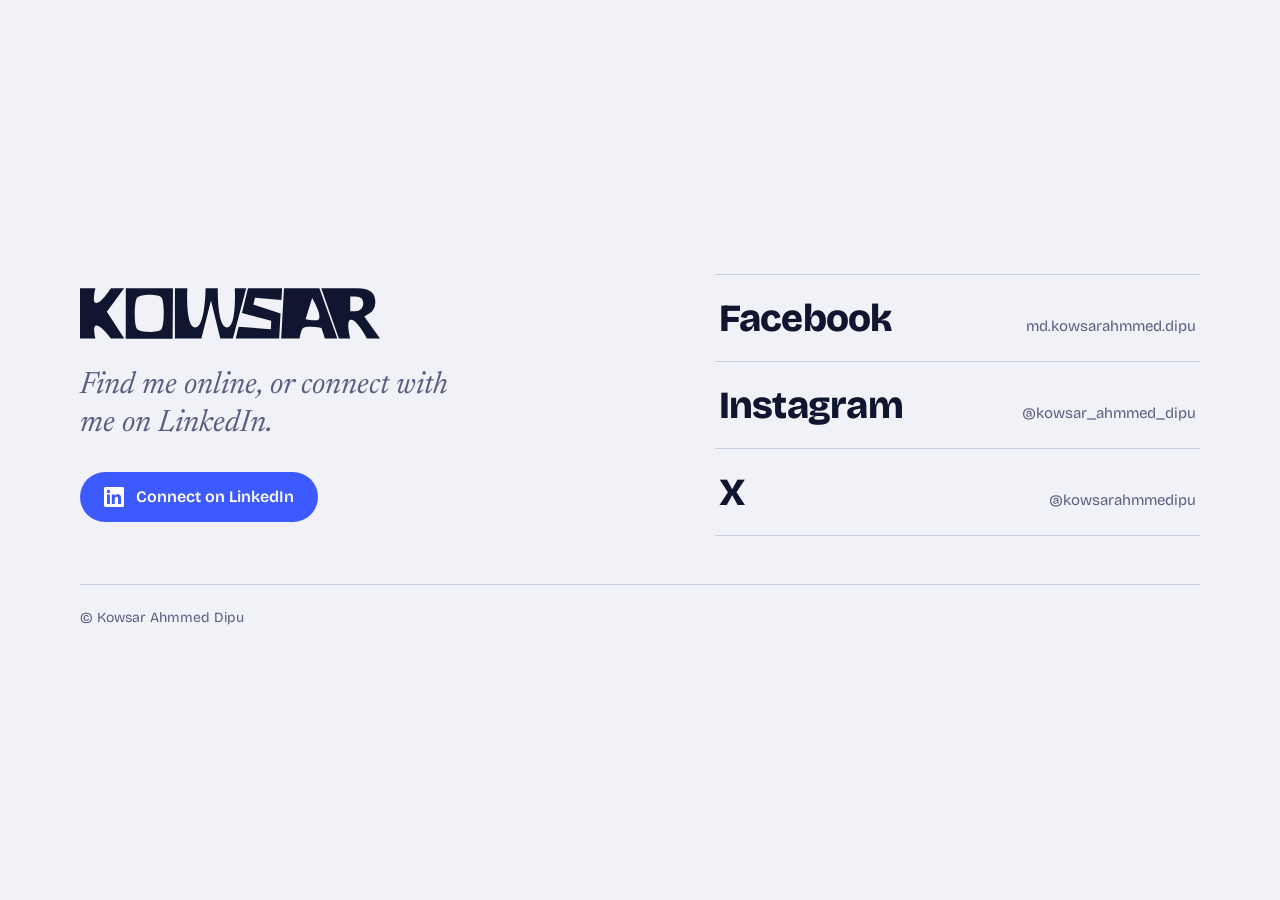
==== index.html @ ebbfa0fa "Rename kowsar.html to index.html" ====
<!DOCTYPE html>
<html lang="en">
<head>
<meta charset="UTF-8">
<meta name="viewport" content="width=device-width, initial-scale=1, viewport-fit=cover">
<title>Kowsar Ahmmed Dipu</title>
<meta name="description" content="Kowsar Ahmmed Dipu. Find me on LinkedIn, Facebook, Instagram and X.">
<meta property="og:title" content="Kowsar Ahmmed Dipu">
<meta property="og:description" content="Find me on LinkedIn, Facebook, Instagram and X.">
<link rel="preconnect" href="https://fonts.googleapis.com">
<link rel="preconnect" href="https://fonts.gstatic.com" crossorigin>
<link href="https://fonts.googleapis.com/css2?family=Bricolage+Grotesque:opsz,wght@12..96,400;12..96,600;12..96,800&family=Newsreader:ital,opsz,wght@1,6..72,400&display=swap" rel="stylesheet">
<style>
:root{
  --bg:#F1F2F7; --ink:#10162F; --muted:#586082; --line:#CBD0E3; --accent:#3D5AFE; --on-accent:#FFFFFF;
  box-sizing:border-box; padding-top:env(safe-area-inset-top,0px); padding-bottom:env(safe-area-inset-bottom,0px);
  color-scheme:light;
}
@media (prefers-color-scheme: dark){
  :root:not([data-theme="light"]){
    --bg:#0C1124; --ink:#EEF1FF; --muted:#98A2C7; --line:#252E52; --accent:#7C93FF; --on-accent:#0C1124;
    color-scheme:dark;
  }
}
:root[data-theme="dark"]{
  --bg:#0C1124; --ink:#EEF1FF; --muted:#98A2C7; --line:#252E52; --accent:#7C93FF; --on-accent:#0C1124;
  color-scheme:dark;
}
html{scroll-padding-top:env(safe-area-inset-top,0px)}
*,*::before,*::after{box-sizing:border-box}
body{
  margin:0; min-height:100vh; min-height:100dvh; background:var(--bg); color:var(--ink);
  font-family:'Bricolage Grotesque',system-ui,-apple-system,'Segoe UI',sans-serif;
  display:flex; justify-content:center; align-items:center; padding:clamp(24px,6vw,96px) clamp(16px,5vw,64px); -webkit-text-size-adjust:100%;
}
main{width:100%; max-width:680px; display:flex; flex-direction:column; gap:clamp(32px,6vw,64px)}
nav{min-width:0}
h1{margin:0; line-height:0}
.logo{display:block; width:100%; height:auto; fill:currentColor; color:var(--ink); animation:reveal 1s cubic-bezier(.77,0,.18,1) both}
@keyframes reveal{from{clip-path:inset(0 100% 0 0)}to{clip-path:inset(0 0 0 0)}}
.intro{display:flex; flex-direction:column; gap:22px; align-items:flex-start}
.intro p{margin:0; font-family:'Newsreader',Georgia,serif; font-style:italic; font-size:clamp(24px,4.5vw,32px); line-height:1.25; color:var(--muted); max-width:24ch}
.cta{
  display:inline-flex; align-items:center; gap:12px; padding:15px 24px; border-radius:999px;
  background:var(--accent); color:var(--on-accent); font-weight:600; font-size:16px; text-decoration:none;
  transition:transform .2s ease, box-shadow .2s ease;
}
.cta svg{width:20px; height:20px; fill:currentColor}
.cta:hover{transform:translateY(-2px); box-shadow:0 10px 24px -10px var(--accent)}
.cta:focus-visible,.row:focus-visible{outline:3px solid var(--accent); outline-offset:4px}
ul{list-style:none; margin:0; padding:0; border-top:1px solid var(--line)}
li{border-bottom:1px solid var(--line)}
.row{
  position:relative; isolation:isolate; overflow:hidden; display:flex; align-items:baseline; gap:16px;
  padding:22px 4px; text-decoration:none; color:var(--ink); transition:color .25s ease, padding .25s ease;
}
.row::before{
  content:""; position:absolute; inset:0; z-index:-1; background:var(--accent);
  transform:scaleX(0); transform-origin:left; transition:transform .35s cubic-bezier(.77,0,.18,1);
}
.row:focus-visible,.row:active{color:var(--on-accent); padding-inline:18px}
.row:focus-visible::before,.row:active::before{transform:scaleX(1)}
.row:focus-visible .handle,.row:active .handle{color:inherit}
@media (hover:hover){
  .row:hover{color:var(--on-accent); padding-inline:18px}
  .row:hover::before{transform:scaleX(1)}
  .row:hover .handle{color:inherit}
}
.name{font-weight:800; font-size:clamp(28px,6vw,42px); letter-spacing:-.02em; line-height:1.1}
.handle{margin-left:auto; font-size:15px; color:var(--muted); text-align:right; overflow:hidden; text-overflow:ellipsis; white-space:nowrap; min-width:0; transition:color .25s ease}
footer{color:var(--muted); font-size:14px}
@media (max-width:480px){.row{flex-direction:column; gap:4px; align-items:flex-start} .handle{margin-left:0; text-align:left}}
@media (max-width:360px){.cta{width:100%; justify-content:center; padding-inline:16px} .name{font-size:26px}}
@media (min-width:720px) and (max-width:959px){main{max-width:720px} .name{font-size:44px}}
@media (min-width:960px){
  main{max-width:1120px; display:grid; grid-template-columns:minmax(0,1.15fr) minmax(0,1fr); column-gap:clamp(48px,6vw,96px); row-gap:48px; align-items:center}
  .intro{grid-column:1; gap:28px}
  nav{grid-column:2}
  footer{grid-column:1 / -1; padding-top:24px; border-top:1px solid var(--line)}
  .intro p{font-size:clamp(28px,2.4vw,40px)}
  .name{font-size:clamp(34px,3vw,48px)}
}
@media (min-width:1600px){
  main{max-width:1440px}
  .cta{font-size:19px; padding:18px 30px}
  .handle{font-size:17px}
  footer{font-size:16px}
}
@media (min-width:2200px){main{max-width:1840px} html{font-size:125%}}
@media (max-height:520px) and (orientation:landscape){body{align-items:flex-start} main{gap:24px}}
@media (prefers-reduced-motion:reduce){.logo{animation:none} .row,.row::before,.cta,.handle{transition:none}}
</style>
</head>
<body>
<main>
  <header class="intro">
    <h1><svg class="logo" role="img" aria-label="KOWSAR" xmlns="http://www.w3.org/2000/svg" viewBox="0 0 779.68 131.62"><path d="M125.15,465.76H90.74s-28.55-39.22-40.46-33.63c-7.61,3.57,0,33.63,0,33.63H10.16V334.19H50.28s-8.86,34.76,0,38.56c12.85,5.5,40.46-38.56,40.46-38.56h34.41l-45.23,62Z" transform="translate(-10.16 -334.19)"/><path d="M128.91,465.81l.35-131.58H251.72l-.83,131.58Zm92.94-24.63c7.85-9.66,8-72,.36-81.94s-55.71-9.8-63.72.42-8,71.16,0,81.1S214,450.84,221.85,441.18Z" transform="translate(-10.16 -334.19)"/><path d="M442.35,334.19,407.58,465.76H374.73l-24.14-99.18-24.95,99.18H256.81l0-131.57h32.39S283.34,436,309.49,436.86c26.54.83,27.07-102.67,27.07-102.67h31.75s-2.28,103,24,102.49c26.1-.48,20.09-102.49,20.09-102.49Z" transform="translate(-10.16 -334.19)"/><path d="M414.89,465.76l7.54-30.55,83.74,5.92,1-21.56-76.05-20.69,15.7-64.69h88.65l-1.75,31.47L465,359.26l-4.27,17.94,70.69,23.05-3.62,65.51Z" transform="translate(-10.16 -334.19)"/><path d="M533,465.76l7.36-131.57h91.82L679,465.76h-32.3l-8.9-27.43s-38-7-47.71,0c-5.88,4.22-9.26,27.43-9.26,27.43Zm63.49-50.55s29.32,6.93,34.41,0c8.58-11.7-17.43-55.33-17.43-55.33Z" transform="translate(-10.16 -334.19)"/><path d="M789.84,465.76H756.35s-28.44-54.76-43.77-48.9c-11.42,4.36,0,48.9,0,48.9H683L637,334.19h92.89q23.94,0,35.92,9.31t12,27.94a34.76,34.76,0,0,1-7.71,22.62c-5.14,6.33-21.1,14-21.1,14ZM712.58,356.39v38.08h12.85q9.63,0,15.41-5.78a19.4,19.4,0,0,0,5.78-14.31q0-9-5.13-13.49T726,356.39Z" transform="translate(-10.16 -334.19)"/></svg></h1>
    <p>Find me online, or connect with me on LinkedIn.</p>
    <a class="cta" href="https://www.linkedin.com/in/kowsar-ahmmed-dipu/" target="_blank" rel="noopener">
      <svg viewBox="0 0 24 24" aria-hidden="true"><path d="M20.45 20.45h-3.56v-5.57c0-1.33-.03-3.04-1.85-3.04-1.86 0-2.14 1.45-2.14 2.94v5.67H9.35V9h3.41v1.56h.05c.48-.9 1.64-1.85 3.37-1.85 3.6 0 4.27 2.37 4.27 5.45v6.29zM5.34 7.43a2.06 2.06 0 1 1 0-4.12 2.06 2.06 0 0 1 0 4.12zM7.12 20.45H3.56V9h3.56v11.45zM22.22 0H1.77C.79 0 0 .77 0 1.73v20.54C0 23.23.79 24 1.77 24h20.45c.98 0 1.78-.77 1.78-1.73V1.73C24 .77 23.2 0 22.22 0z"/></svg>
      Connect on LinkedIn
    </a>
  </header>

  <nav aria-label="Social profiles">
    <ul>
      <li><a class="row" href="https://www.facebook.com/md.kowsarahmmed.dipu" target="_blank" rel="noopener"><span class="name">Facebook</span><span class="handle">md.kowsarahmmed.dipu</span></a></li>
      <li><a class="row" href="https://www.instagram.com/kowsar_ahmmed_dipu/" target="_blank" rel="noopener"><span class="name">Instagram</span><span class="handle">@kowsar_ahmmed_dipu</span></a></li>
      <li><a class="row" href="https://x.com/kowsarahmmedipu" target="_blank" rel="noopener"><span class="name">X</span><span class="handle">@kowsarahmmedipu</span></a></li>
    </ul>
  </nav>

  <footer>&copy; Kowsar Ahmmed Dipu</footer>
</main>
</body>
</html>
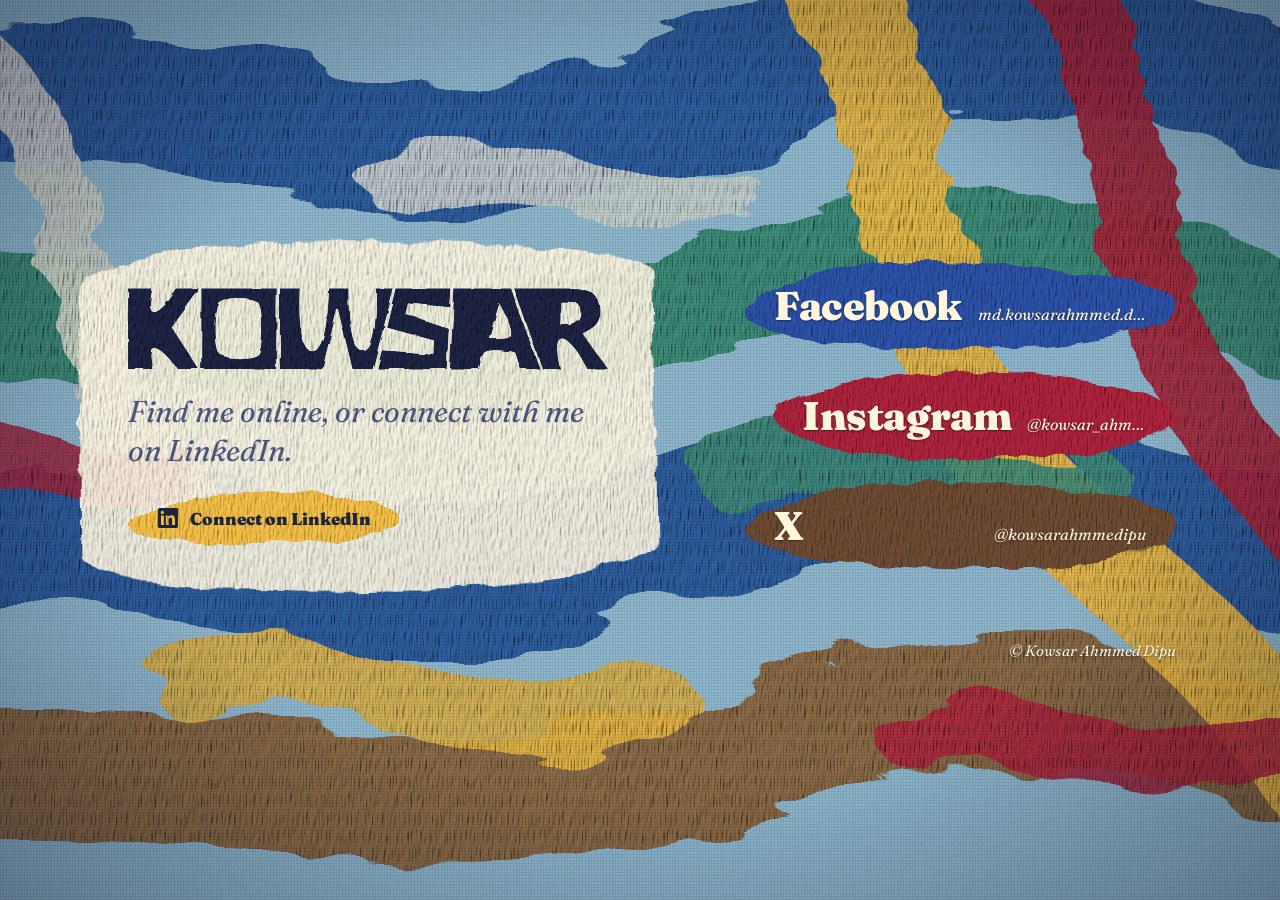
==== commit 2294951a: "Update index.html" ====
--- a/index.html
+++ b/index.html
@@ -9,89 +9,138 @@
 <meta property="og:description" content="Find me on LinkedIn, Facebook, Instagram and X.">
 <link rel="preconnect" href="https://fonts.googleapis.com">
 <link rel="preconnect" href="https://fonts.gstatic.com" crossorigin>
-<link href="https://fonts.googleapis.com/css2?family=Bricolage+Grotesque:opsz,wght@12..96,400;12..96,600;12..96,800&family=Newsreader:ital,opsz,wght@1,6..72,400&display=swap" rel="stylesheet">
+<link href="https://fonts.googleapis.com/css2?family=Fraunces:ital,opsz,wght@0,9..144,600;0,9..144,900;1,9..144,400&display=swap" rel="stylesheet">
 <style>
 :root{
-  --bg:#F1F2F7; --ink:#10162F; --muted:#586082; --line:#CBD0E3; --accent:#3D5AFE; --on-accent:#FFFFFF;
+  --base:#8FB8CF; --p1:#2F5D9E; --p2:#EDBB45; --p3:#B0243B; --p4:#3E8A78; --p5:#F6F0DE; --p6:#8A6A47;
+  --panel:#F6F0DE; --ink:#1B2340; --muted:#4A5478; --accent:#EDBB45; --on-accent:#1B2340; --weave:.10;
   box-sizing:border-box; padding-top:env(safe-area-inset-top,0px); padding-bottom:env(safe-area-inset-bottom,0px);
   color-scheme:light;
 }
 @media (prefers-color-scheme: dark){
   :root:not([data-theme="light"]){
-    --bg:#0C1124; --ink:#EEF1FF; --muted:#98A2C7; --line:#252E52; --accent:#7C93FF; --on-accent:#0C1124;
-    color-scheme:dark;
+    --base:#0E1A38; --p1:#2B4FA8; --p2:#D9A93B; --p3:#8E1F36; --p4:#1F6B63; --p5:#B8C6EC; --p6:#4A3526;
+    --panel:#101C3E; --ink:#F6F0DC; --muted:#B4BEDF; --accent:#D9A93B; --on-accent:#1B1630; --weave:.18; color-scheme:dark;
   }
 }
 :root[data-theme="dark"]{
-  --bg:#0C1124; --ink:#EEF1FF; --muted:#98A2C7; --line:#252E52; --accent:#7C93FF; --on-accent:#0C1124;
-  color-scheme:dark;
+  --base:#0E1A38; --p1:#2B4FA8; --p2:#D9A93B; --p3:#8E1F36; --p4:#1F6B63; --p5:#B8C6EC; --p6:#4A3526;
+  --panel:#101C3E; --ink:#F6F0DC; --muted:#B4BEDF; --accent:#D9A93B; --on-accent:#1B1630; --weave:.18; color-scheme:dark;
 }
 html{scroll-padding-top:env(safe-area-inset-top,0px)}
 *,*::before,*::after{box-sizing:border-box}
 body{
-  margin:0; min-height:100vh; min-height:100dvh; background:var(--bg); color:var(--ink);
-  font-family:'Bricolage Grotesque',system-ui,-apple-system,'Segoe UI',sans-serif;
-  display:flex; justify-content:center; align-items:center; padding:clamp(24px,6vw,96px) clamp(16px,5vw,64px); -webkit-text-size-adjust:100%;
+  margin:0; min-height:100vh; min-height:100dvh; background:var(--base); color:var(--ink);
+  font-family:'Fraunces',Georgia,'Times New Roman',serif; -webkit-text-size-adjust:100%;
+  display:flex; justify-content:center; align-items:center; padding:clamp(24px,6vw,80px) clamp(16px,5vw,64px);
 }
-main{width:100%; max-width:680px; display:flex; flex-direction:column; gap:clamp(32px,6vw,64px)}
-nav{min-width:0}
-h1{margin:0; line-height:0}
-.logo{display:block; width:100%; height:auto; fill:currentColor; color:var(--ink); animation:reveal 1s cubic-bezier(.77,0,.18,1) both}
-@keyframes reveal{from{clip-path:inset(0 100% 0 0)}to{clip-path:inset(0 0 0 0)}}
-.intro{display:flex; flex-direction:column; gap:22px; align-items:flex-start}
-.intro p{margin:0; font-family:'Newsreader',Georgia,serif; font-style:italic; font-size:clamp(24px,4.5vw,32px); line-height:1.25; color:var(--muted); max-width:24ch}
+.filters{position:absolute; width:0; height:0}
+/* the painting */
+.canvas{position:fixed; inset:0; width:100%; height:100%; z-index:-3}
+.canvas path{fill:none; stroke-linecap:round; stroke-linejoin:round}
+.weave,.vignette{position:fixed; inset:0; pointer-events:none}
+.weave{z-index:-2; mix-blend-mode:multiply; opacity:var(--weave);
+  background:repeating-linear-gradient(0deg,#000 0 1px,transparent 1px 3px),repeating-linear-gradient(90deg,#000 0 1px,transparent 1px 3px)}
+.vignette{z-index:-1; background:radial-gradient(ellipse at center,transparent 55%,rgba(10,12,30,.35) 100%)}
+
+main{width:100%; max-width:720px; display:flex; flex-direction:column; gap:clamp(28px,5vw,48px); position:relative}
+.intro{position:relative; isolation:isolate; display:flex; flex-direction:column; gap:22px; align-items:flex-start; padding:clamp(28px,5vw,48px) clamp(24px,5vw,48px)}
+.intro::before{content:""; position:absolute; inset:0; z-index:-1; background:var(--panel); opacity:.93;
+  border-radius:46% 54% 51% 49% / 12% 10% 14% 11%; filter:url(#daub); transform:rotate(-.6deg)}
+h1{margin:0; line-height:0; width:100%}
+.logo{display:block; width:100%; height:auto; fill:var(--ink); filter:url(#thick); animation:stroke 1.4s cubic-bezier(.6,0,.2,1) both}
+@keyframes stroke{from{clip-path:inset(0 100% 0 0)}to{clip-path:inset(0 0 0 0)}}
+.intro p{margin:0; font-style:italic; font-weight:400; font-size:clamp(22px,4vw,30px); line-height:1.3; color:var(--muted); max-width:24ch}
 .cta{
-  display:inline-flex; align-items:center; gap:12px; padding:15px 24px; border-radius:999px;
-  background:var(--accent); color:var(--on-accent); font-weight:600; font-size:16px; text-decoration:none;
-  transition:transform .2s ease, box-shadow .2s ease;
+  position:relative; isolation:isolate; display:inline-flex; align-items:center; gap:12px; padding:16px 30px;
+  color:var(--on-accent); font-weight:900; font-size:17px; text-decoration:none; transition:transform .25s ease;
 }
+.cta::before{content:""; position:absolute; inset:0; z-index:-1; background:var(--accent); border-radius:58% 42% 55% 45% / 62% 55% 45% 38%; filter:url(#daub); transition:transform .3s ease}
 .cta svg{width:20px; height:20px; fill:currentColor}
-.cta:hover{transform:translateY(-2px); box-shadow:0 10px 24px -10px var(--accent)}
-.cta:focus-visible,.row:focus-visible{outline:3px solid var(--accent); outline-offset:4px}
-ul{list-style:none; margin:0; padding:0; border-top:1px solid var(--line)}
-li{border-bottom:1px solid var(--line)}
+.cta:hover{transform:rotate(-2deg) translateY(-2px)}
+.cta:hover::before{transform:scale(1.06,1.12)}
+.cta:focus-visible,.row:focus-visible{outline:3px solid var(--p5); outline-offset:6px}
+ul{list-style:none; margin:0; padding:0 clamp(8px,3vw,24px); display:flex; flex-direction:column; gap:clamp(14px,2.5vw,22px)}
 .row{
-  position:relative; isolation:isolate; overflow:hidden; display:flex; align-items:baseline; gap:16px;
-  padding:22px 4px; text-decoration:none; color:var(--ink); transition:color .25s ease, padding .25s ease;
+  position:relative; isolation:isolate; display:flex; align-items:baseline; gap:16px; padding:22px 30px;
+  text-decoration:none; color:#FFF6DC; text-shadow:0 1px 2px rgba(0,0,0,.45); transition:transform .3s ease;
 }
 .row::before{
-  content:""; position:absolute; inset:0; z-index:-1; background:var(--accent);
-  transform:scaleX(0); transform-origin:left; transition:transform .35s cubic-bezier(.77,0,.18,1);
+  content:""; position:absolute; inset:0; z-index:-1; background:var(--daub); filter:url(#daub);
+  border-radius:var(--r); transition:transform .35s cubic-bezier(.6,0,.2,1);
 }
-.row:focus-visible,.row:active{color:var(--on-accent); padding-inline:18px}
-.row:focus-visible::before,.row:active::before{transform:scaleX(1)}
-.row:focus-visible .handle,.row:active .handle{color:inherit}
-@media (hover:hover){
-  .row:hover{color:var(--on-accent); padding-inline:18px}
-  .row:hover::before{transform:scaleX(1)}
-  .row:hover .handle{color:inherit}
+li:nth-child(1) .row{--daub:#2A4FA3; --r:42% 58% 47% 53% / 58% 46% 54% 42%}
+li:nth-child(2) .row{--daub:#A8223A; --r:56% 44% 52% 48% / 46% 56% 44% 54%; margin-left:clamp(0px,3vw,28px)}
+li:nth-child(3) .row{--daub:#6B4A30; --r:48% 52% 41% 59% / 54% 44% 56% 46%}
+.row:hover::before,.row:focus-visible::before,.row:active::before{transform:scale(1.04,1.12) rotate(-1deg)}
+.row:hover,.row:focus-visible,.row:active{transform:translateX(8px)}
+.name{font-weight:900; font-size:clamp(28px,6vw,40px); letter-spacing:-.01em; line-height:1.1}
+.handle{margin-left:auto; font-style:italic; font-size:16px; text-align:right; min-width:0; overflow:hidden; text-overflow:ellipsis; white-space:nowrap}
+footer{font-style:italic; font-size:15px; text-align:right; padding-right:clamp(8px,3vw,24px); color:var(--p5); text-shadow:0 1px 3px rgba(0,0,0,.5)}
+@media (max-width:480px){.row{flex-direction:column; gap:4px; align-items:flex-start} .handle{margin-left:0; text-align:left} li:nth-child(2) .row{margin-left:0}}
+@media (min-width:960px){
+  main{max-width:1120px; display:grid; grid-template-columns:minmax(0,1.2fr) minmax(0,1fr); column-gap:clamp(40px,5vw,88px); align-items:center}
+  .intro{grid-column:1}
+  nav{grid-column:2}
+  footer{grid-column:1 / -1}
 }
-.name{font-weight:800; font-size:clamp(28px,6vw,42px); letter-spacing:-.02em; line-height:1.1}
-.handle{margin-left:auto; font-size:15px; color:var(--muted); text-align:right; overflow:hidden; text-overflow:ellipsis; white-space:nowrap; min-width:0; transition:color .25s ease}
-footer{color:var(--muted); font-size:14px}
-@media (max-width:480px){.row{flex-direction:column; gap:4px; align-items:flex-start} .handle{margin-left:0; text-align:left}}
-@media (max-width:360px){.cta{width:100%; justify-content:center; padding-inline:16px} .name{font-size:26px}}
-@media (min-width:720px) and (max-width:959px){main{max-width:720px} .name{font-size:44px}}
-@media (min-width:960px){
-  main{max-width:1120px; display:grid; grid-template-columns:minmax(0,1.15fr) minmax(0,1fr); column-gap:clamp(48px,6vw,96px); row-gap:48px; align-items:center}
-  .intro{grid-column:1; gap:28px}
-  nav{grid-column:2}
-  footer{grid-column:1 / -1; padding-top:24px; border-top:1px solid var(--line)}
-  .intro p{font-size:clamp(28px,2.4vw,40px)}
-  .name{font-size:clamp(34px,3vw,48px)}
-}
-@media (min-width:1600px){
-  main{max-width:1440px}
-  .cta{font-size:19px; padding:18px 30px}
-  .handle{font-size:17px}
-  footer{font-size:16px}
-}
-@media (min-width:2200px){main{max-width:1840px} html{font-size:125%}}
-@media (max-height:520px) and (orientation:landscape){body{align-items:flex-start} main{gap:24px}}
-@media (prefers-reduced-motion:reduce){.logo{animation:none} .row,.row::before,.cta,.handle{transition:none}}
+@media (max-height:520px) and (orientation:landscape){body{align-items:flex-start}}
+@media (prefers-reduced-motion:reduce){.logo{animation:none} .row,.row::before,.cta,.cta::before{transition:none}}
 </style>
 </head>
 <body>
+<svg class="filters" aria-hidden="true" focusable="false">
+  <defs>
+    <!-- wobbly, bristled edges for strokes and daubs -->
+    <filter id="daub" x="-10%" y="-20%" width="120%" height="140%">
+      <feTurbulence type="fractalNoise" baseFrequency="0.02 0.03" numOctaves="3" seed="4" result="n"/>
+      <feDisplacementMap in="SourceGraphic" in2="n" scale="16" result="d"/>
+      <feTurbulence type="fractalNoise" baseFrequency="0.7 0.08" numOctaves="3" seed="9" result="b"/>
+      <feDiffuseLighting in="b" surfaceScale="2" lighting-color="#fff" result="l"><feDistantLight azimuth="225" elevation="58"/></feDiffuseLighting>
+      <feComposite in="d" in2="l" operator="arithmetic" k1="1.15" k2="0" k3="0" k4="0" result="m"/>
+      <feComposite in="m" in2="d" operator="in"/>
+    </filter>
+    <!-- heavy impasto strokes for the whole painting -->
+    <filter id="paint" x="0" y="0" width="100%" height="100%">
+      <feTurbulence type="fractalNoise" baseFrequency="0.006 0.02" numOctaves="3" seed="2" result="n"/>
+      <feDisplacementMap in="SourceGraphic" in2="n" scale="70" result="d"/>
+      <feTurbulence type="fractalNoise" baseFrequency="0.9 0.05" numOctaves="2" seed="7" result="b"/>
+      <feDiffuseLighting in="b" surfaceScale="3.2" lighting-color="#fff" result="l"><feDistantLight azimuth="235" elevation="52"/></feDiffuseLighting>
+      <feComposite in="d" in2="l" operator="arithmetic" k1="1.25" k2="0" k3="0" k4="0" result="m"/>
+      <feComposite in="m" in2="d" operator="in"/>
+    </filter>
+    <!-- thick paint on the lettering -->
+    <filter id="thick" x="-5%" y="-10%" width="110%" height="120%">
+      <feTurbulence type="fractalNoise" baseFrequency="0.05" numOctaves="2" seed="3" result="n"/>
+      <feDisplacementMap in="SourceGraphic" in2="n" scale="5" result="d"/>
+      <feTurbulence type="fractalNoise" baseFrequency="0.55 0.12" numOctaves="3" seed="5" result="b"/>
+      <feDiffuseLighting in="b" surfaceScale="2.5" lighting-color="#fff" result="l"><feDistantLight azimuth="230" elevation="60"/></feDiffuseLighting>
+      <feComposite in="d" in2="l" operator="arithmetic" k1="1.2" k2="0" k3="0" k4="0" result="m"/>
+      <feComposite in="m" in2="d" operator="in"/>
+    </filter>
+  </defs>
+</svg>
+
+<svg class="canvas" aria-hidden="true" viewBox="0 0 1600 1000" preserveAspectRatio="xMidYMid slice" xmlns="http://www.w3.org/2000/svg">
+  <rect width="1600" height="1000" fill="var(--base)"/>
+  <g filter="url(#paint)">
+    <path d="M-100 140 C 250 20, 500 260, 820 120 S 1350 40, 1700 180" stroke="var(--p1)" stroke-width="150"/>
+    <path d="M-100 380 C 200 300, 520 470, 860 340 S 1380 300, 1700 420" stroke="var(--p4)" stroke-width="130"/>
+    <path d="M-80 620 C 260 540, 480 720, 800 600 S 1300 560, 1700 680" stroke="var(--p1)" stroke-width="160"/>
+    <path d="M-100 880 C 240 800, 560 960, 900 840 S 1380 800, 1700 900" stroke="var(--p6)" stroke-width="140"/>
+    <path d="M1000 -40 C 1150 180, 1050 380, 1250 560 S 1500 760, 1650 1040" stroke="var(--p2)" stroke-width="110" opacity=".92"/>
+    <path d="M1250 -60 C 1380 140, 1320 340, 1480 520 S 1620 700, 1700 880" stroke="var(--p3)" stroke-width="90" opacity=".9"/>
+    <path d="M60 60 C 220 200, 140 420, 300 560" stroke="var(--p5)" stroke-width="70" opacity=".75"/>
+    <path d="M300 760 C 480 700, 640 860, 820 780" stroke="var(--p2)" stroke-width="80" opacity=".85"/>
+    <path d="M520 200 C 640 150, 760 260, 900 210" stroke="var(--p5)" stroke-width="60" opacity=".7"/>
+    <path d="M900 520 C 1040 470, 1160 590, 1300 540" stroke="var(--p4)" stroke-width="85" opacity=".9"/>
+    <path d="M1100 820 C 1220 760, 1340 900, 1500 830" stroke="var(--p3)" stroke-width="70" opacity=".85"/>
+    <path d="M-60 500 C 80 460, 160 560, 280 520" stroke="var(--p3)" stroke-width="60" opacity=".8"/>
+  </g>
+</svg>
+<div class="weave"></div>
+<div class="vignette"></div>
+
 <main>
   <header class="intro">
     <h1><svg class="logo" role="img" aria-label="KOWSAR" xmlns="http://www.w3.org/2000/svg" viewBox="0 0 779.68 131.62"><path d="M125.15,465.76H90.74s-28.55-39.22-40.46-33.63c-7.61,3.57,0,33.63,0,33.63H10.16V334.19H50.28s-8.86,34.76,0,38.56c12.85,5.5,40.46-38.56,40.46-38.56h34.41l-45.23,62Z" transform="translate(-10.16 -334.19)"/><path d="M128.91,465.81l.35-131.58H251.72l-.83,131.58Zm92.94-24.63c7.85-9.66,8-72,.36-81.94s-55.71-9.8-63.72.42-8,71.16,0,81.1S214,450.84,221.85,441.18Z" transform="translate(-10.16 -334.19)"/><path d="M442.35,334.19,407.58,465.76H374.73l-24.14-99.18-24.95,99.18H256.81l0-131.57h32.39S283.34,436,309.49,436.86c26.54.83,27.07-102.67,27.07-102.67h31.75s-2.28,103,24,102.49c26.1-.48,20.09-102.49,20.09-102.49Z" transform="translate(-10.16 -334.19)"/><path d="M414.89,465.76l7.54-30.55,83.74,5.92,1-21.56-76.05-20.69,15.7-64.69h88.65l-1.75,31.47L465,359.26l-4.27,17.94,70.69,23.05-3.62,65.51Z" transform="translate(-10.16 -334.19)"/><path d="M533,465.76l7.36-131.57h91.82L679,465.76h-32.3l-8.9-27.43s-38-7-47.71,0c-5.88,4.22-9.26,27.43-9.26,27.43Zm63.49-50.55s29.32,6.93,34.41,0c8.58-11.7-17.43-55.33-17.43-55.33Z" transform="translate(-10.16 -334.19)"/><path d="M789.84,465.76H756.35s-28.44-54.76-43.77-48.9c-11.42,4.36,0,48.9,0,48.9H683L637,334.19h92.89q23.94,0,35.92,9.31t12,27.94a34.76,34.76,0,0,1-7.71,22.62c-5.14,6.33-21.1,14-21.1,14ZM712.58,356.39v38.08h12.85q9.63,0,15.41-5.78a19.4,19.4,0,0,0,5.78-14.31q0-9-5.13-13.49T726,356.39Z" transform="translate(-10.16 -334.19)"/></svg></h1>
